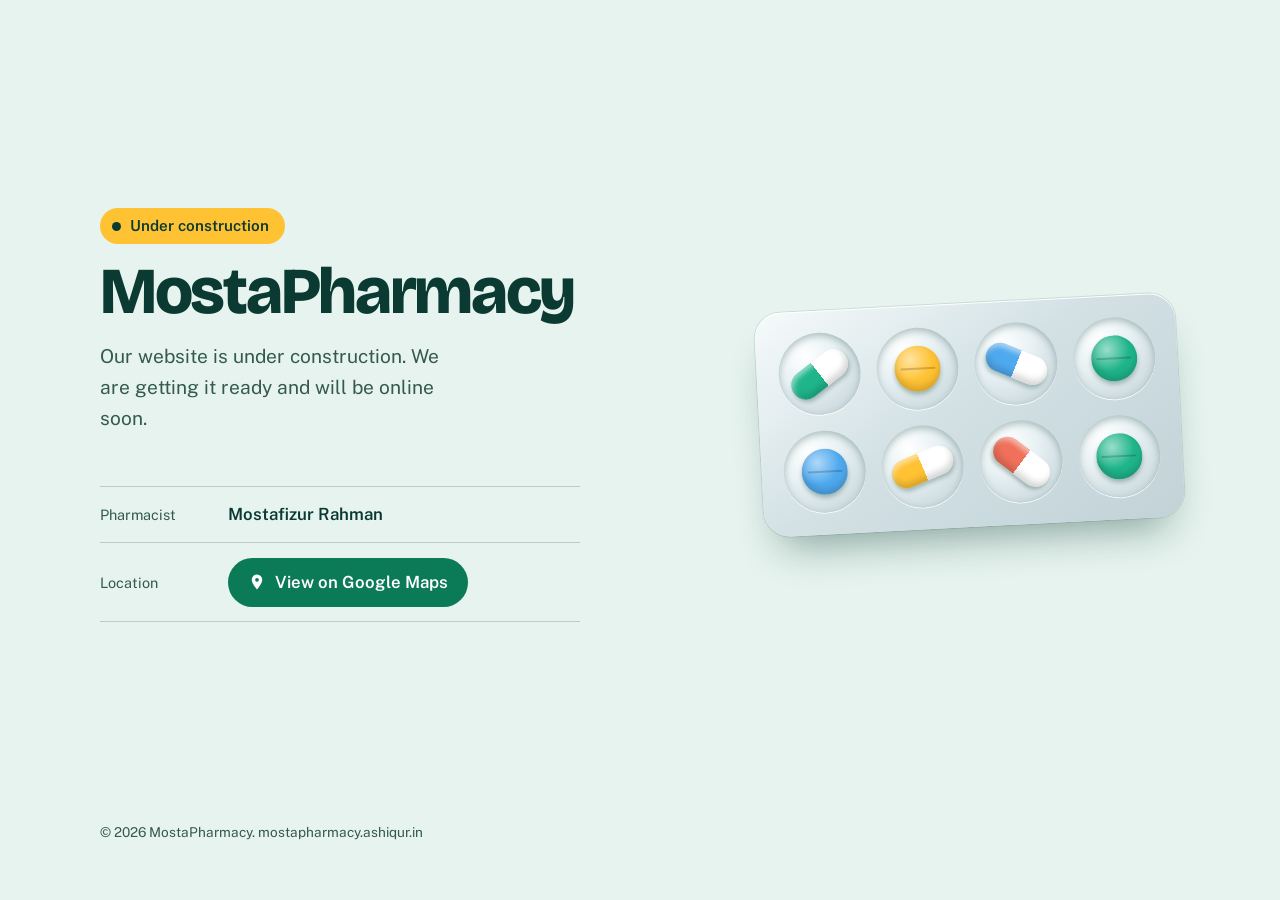
==== index.html @ b6d1ce4f "Add files via upload" ====
<!DOCTYPE html>
<html lang="en">
<head>
<meta charset="utf-8">
<meta name="viewport" content="width=device-width, initial-scale=1">

<!-- Primary SEO -->
<title>MostaPharmacy | Website Under Construction</title>
<meta name="description" content="MostaPharmacy, run by Pharmacist Mostafizur Rahman, is building its new website. Find the pharmacy on Google Maps and check back soon.">
<meta name="keywords" content="MostaPharmacy, pharmacy, medicine shop, pharmacist, Mostafizur Rahman">
<meta name="author" content="Mostafizur Rahman">
<meta name="robots" content="index, follow, max-image-preview:large">
<link rel="canonical" href="https://mostapharmacy.ashiqur.in/">
<meta name="theme-color" content="#E6F3EE">
<!-- Google Search Console: paste your verification tag below when you have it
<meta name="google-site-verification" content="YOUR_CODE">
-->

<!-- Favicon: place favicon.svg and favicon.png in the site root -->
<link rel="icon" type="image/svg+xml" href="/favicon.svg">
<link rel="icon" type="image/png" href="/favicon.png">
<link rel="apple-touch-icon" href="/favicon.png">

<!-- Open Graph (Facebook, WhatsApp, LinkedIn) -->
<meta property="og:type" content="website">
<meta property="og:site_name" content="MostaPharmacy">
<meta property="og:title" content="MostaPharmacy | Website Under Construction">
<meta property="og:description" content="MostaPharmacy, run by Pharmacist Mostafizur Rahman, is building its new website. Check back soon.">
<meta property="og:url" content="https://mostapharmacy.ashiqur.in/">
<meta property="og:image" content="https://mostapharmacy.ashiqur.in/favicon.png">
<meta property="og:image:alt" content="MostaPharmacy logo">

<!-- Twitter / X -->
<meta name="twitter:card" content="summary">
<meta name="twitter:title" content="MostaPharmacy | Website Under Construction">
<meta name="twitter:description" content="MostaPharmacy, run by Pharmacist Mostafizur Rahman, is building its new website. Check back soon.">
<meta name="twitter:image" content="https://mostapharmacy.ashiqur.in/favicon.png">

<!-- Structured data. When ready, add "address", "telephone" and "openingHours" to the Pharmacy object. -->
<script type="application/ld+json">
{
  "@context": "https://schema.org",
  "@graph": [
    {
      "@type": "WebSite",
      "@id": "https://mostapharmacy.ashiqur.in/#website",
      "url": "https://mostapharmacy.ashiqur.in/",
      "name": "MostaPharmacy",
      "inLanguage": "en",
      "publisher": { "@id": "https://mostapharmacy.ashiqur.in/#pharmacy" }
    },
    {
      "@type": "Pharmacy",
      "@id": "https://mostapharmacy.ashiqur.in/#pharmacy",
      "name": "MostaPharmacy",
      "url": "https://mostapharmacy.ashiqur.in/",
      "logo": "https://mostapharmacy.ashiqur.in/favicon.png",
      "image": "https://mostapharmacy.ashiqur.in/favicon.png",
      "description": "MostaPharmacy is a pharmacy run by Pharmacist Mostafizur Rahman. Its website is under construction.",
      "hasMap": "https://maps.app.goo.gl/R8ameXwf7JaMNvvA6",
      "employee": { "@type": "Person", "name": "Mostafizur Rahman", "jobTitle": "Pharmacist" }
    }
  ]
}
</script>

<link rel="preconnect" href="https://fonts.googleapis.com">
<link rel="preconnect" href="https://fonts.gstatic.com" crossorigin>
<link rel="stylesheet" href="https://fonts.googleapis.com/css2?family=Bricolage+Grotesque:opsz,wght@12..96,800&family=Public+Sans:wght@400;600&display=swap">

<style>
:root{--mint:#E6F3EE;--ink:#0B3A33;--muted:#34594F;--green:#0B7A57;--amber:#FFC233;--foil:#D3E1E5}
*{box-sizing:border-box;margin:0}
body{background:var(--mint);color:var(--ink);font:400 1.05rem/1.6 "Public Sans",system-ui,-apple-system,"Segoe UI",Roboto,sans-serif;overflow-x:hidden}

/* Pill shapes (used in the blister pack and in the background) */
.cap{width:78%;aspect-ratio:2.2;border-radius:99px;background:linear-gradient(90deg,var(--c) 50%,#fff 50%);rotate:var(--r,0deg);box-shadow:inset 0 -5px 6px rgba(0,0,0,.16),inset 0 4px 5px rgba(255,255,255,.5),0 3px 4px rgba(11,58,51,.3)}
.tab{position:relative;width:56%;aspect-ratio:1;border-radius:50%;background:radial-gradient(circle at 35% 30%,rgba(255,255,255,.55),transparent 50%),var(--c);box-shadow:inset 0 -5px 7px rgba(0,0,0,.16),0 3px 4px rgba(11,58,51,.3)}
.tab::after{content:"";position:absolute;left:12%;right:12%;top:calc(50% - 1px);height:2px;border-radius:2px;background:rgba(0,0,0,.18)}

/* Pills drifting up behind the page */
.float{position:fixed;inset:0;overflow:hidden;pointer-events:none}
.fp{position:absolute;bottom:-100px;left:var(--x);opacity:.5;animation:rise var(--d) linear infinite;animation-delay:var(--t)}
.fp.cap,.fp.tab{width:var(--s)}
@keyframes rise{to{transform:translateY(-125vh) rotate(360deg)}}

/* Layout */
.page{position:relative;min-height:100vh;min-height:100dvh;display:flex;flex-direction:column;padding:clamp(24px,5vw,56px)}
main{flex:1;width:100%;max-width:1080px;margin:0 auto;display:grid;align-content:center;gap:clamp(28px,5vw,52px) clamp(32px,7vw,96px);grid-template-areas:"head" "art" "info"}
.head{grid-area:head;container-type:inline-size}
.info{grid-area:info}
@media(min-width:880px){
  main{grid-template-columns:1.15fr .85fr;grid-template-areas:"head art" "info art"}
  .blister{align-self:center}
}

/* Text */
.status{display:inline-flex;align-items:center;gap:.6em;padding:.4em 1em .4em .8em;border-radius:99px;background:var(--amber);font-weight:600;font-size:.95rem}
.status::before{content:"";width:.6em;height:.6em;border-radius:50%;background:var(--ink)}
h1{font:800 clamp(2.2rem,10vw,4.4rem)/.9 "Bricolage Grotesque","Public Sans",system-ui,sans-serif;font-size:clamp(2.2rem,11.5cqw,5rem);letter-spacing:-.035em;margin:.28em 0 .3em}
.lead{max-width:30ch;font-size:1.2rem;color:var(--muted)}
dl{max-width:30rem;border-bottom:1px solid rgba(11,58,51,.2)}
dl div{display:grid;grid-template-columns:7rem 1fr;align-items:center;gap:1rem;padding:.9rem 0;border-top:1px solid rgba(11,58,51,.2)}
dt{font-size:.9rem;color:var(--muted)}
dd{font-weight:600}
.btn{display:inline-flex;align-items:center;gap:.5em;padding:.65em 1.2em;border-radius:99px;background:var(--green);color:#fff;font-weight:600;text-decoration:none;transition:background .2s}
.btn:hover{background:#09654A}
.btn:focus-visible{outline:3px solid var(--ink);outline-offset:3px}
footer{width:100%;max-width:1080px;margin:clamp(28px,5vw,48px) auto 0;font-size:.85rem;color:var(--muted)}

/* Blister pack: pills drop into the wells one by one */
.blister{grid-area:art;justify-self:center;width:min(100%,430px);padding:clamp(14px,3.5vw,22px);display:grid;grid-template-columns:repeat(4,1fr);gap:clamp(10px,2.6vw,16px);border-radius:26px;rotate:-3deg;background:linear-gradient(145deg,#F6FAFB,var(--foil) 45%,#C2D2D7);box-shadow:inset 0 1px 0 #fff,0 0 0 1px rgba(11,58,51,.12),0 26px 40px -18px rgba(11,58,51,.45)}
.w{aspect-ratio:1;border-radius:50%;overflow:hidden;display:grid;place-items:center;background:radial-gradient(circle at 34% 28%,#fff,#E8F1F3 38%,#BCCDD3);box-shadow:inset 0 3px 7px rgba(11,58,51,.28),0 1px 0 rgba(255,255,255,.9)}
.w .cap,.w .tab{animation:fill 10s infinite backwards;animation-delay:calc(var(--i) * .7s)}
@keyframes fill{
  0%{translate:0 -160%;scale:.5;opacity:0;animation-timing-function:cubic-bezier(.3,1.4,.5,1)}
  7%,90%{translate:0 0;scale:1;opacity:1}
  100%{translate:0 0;scale:.4;opacity:0}
}

@media(prefers-reduced-motion:reduce){
  .float{display:none}
  .w .cap,.w .tab{animation:none}
}
</style>
</head>
<body>

<!-- Background pills -->
<div class="float" aria-hidden="true">
  <span class="fp cap" style="--x:6%;--s:64px;--d:30s;--t:-4s;--c:#1FB58A"></span>
  <span class="fp tab" style="--x:18%;--s:34px;--d:24s;--t:-15s;--c:#FFC233"></span>
  <span class="fp cap" style="--x:33%;--s:46px;--d:36s;--t:-22s;--c:#4FA9EE"></span>
  <span class="fp tab" style="--x:52%;--s:52px;--d:28s;--t:-9s;--c:#F0705A"></span>
  <span class="fp cap" style="--x:68%;--s:58px;--d:32s;--t:-27s;--c:#FFC233"></span>
  <span class="fp tab" style="--x:82%;--s:40px;--d:26s;--t:-2s;--c:#1FB58A"></span>
  <span class="fp cap" style="--x:93%;--s:50px;--d:34s;--t:-18s;--c:#4FA9EE"></span>
</div>

<div class="page">
  <main>
    <header class="head">
      <p class="status">Under construction</p>
      <h1>MostaPharmacy</h1>
      <p class="lead">Our website is under construction. We are getting it ready and will be online soon.</p>
    </header>

    <div class="blister" role="img" aria-label="A blister pack being filled with capsules and tablets">
      <span class="w" style="--i:0;--c:#1FB58A;--r:-35deg"><span class="cap"></span></span>
      <span class="w" style="--i:1;--c:#FFC233"><span class="tab"></span></span>
      <span class="w" style="--i:2;--c:#4FA9EE;--r:25deg"><span class="cap"></span></span>
      <span class="w" style="--i:3;--c:#1FB58A"><span class="tab"></span></span>
      <span class="w" style="--i:4;--c:#4FA9EE"><span class="tab"></span></span>
      <span class="w" style="--i:5;--c:#FFC233;--r:-20deg"><span class="cap"></span></span>
      <span class="w" style="--i:6;--c:#F0705A;--r:40deg"><span class="cap"></span></span>
      <span class="w" style="--i:7;--c:#1FB58A"><span class="tab"></span></span>
    </div>

    <section class="info" aria-label="About the pharmacy">
      <dl>
        <div><dt>Pharmacist</dt><dd>Mostafizur Rahman</dd></div>
        <div>
          <dt>Location</dt>
          <dd>
            <a class="btn" href="https://maps.app.goo.gl/R8ameXwf7JaMNvvA6" target="_blank" rel="noopener">
              <svg width="18" height="18" viewBox="0 0 24 24" fill="currentColor" aria-hidden="true"><path d="M12 2a7 7 0 0 0-7 7c0 5.2 7 13 7 13s7-7.8 7-13a7 7 0 0 0-7-7zm0 9.5a2.5 2.5 0 1 1 0-5 2.5 2.5 0 0 1 0 5z"/></svg>
              View on Google Maps
            </a>
          </dd>
        </div>
      </dl>
    </section>
  </main>

  <footer>&copy; <span id="y">2026</span> MostaPharmacy. mostapharmacy.ashiqur.in</footer>
</div>

<script>document.getElementById("y").textContent=new Date().getFullYear();</script>
</body>
</html>
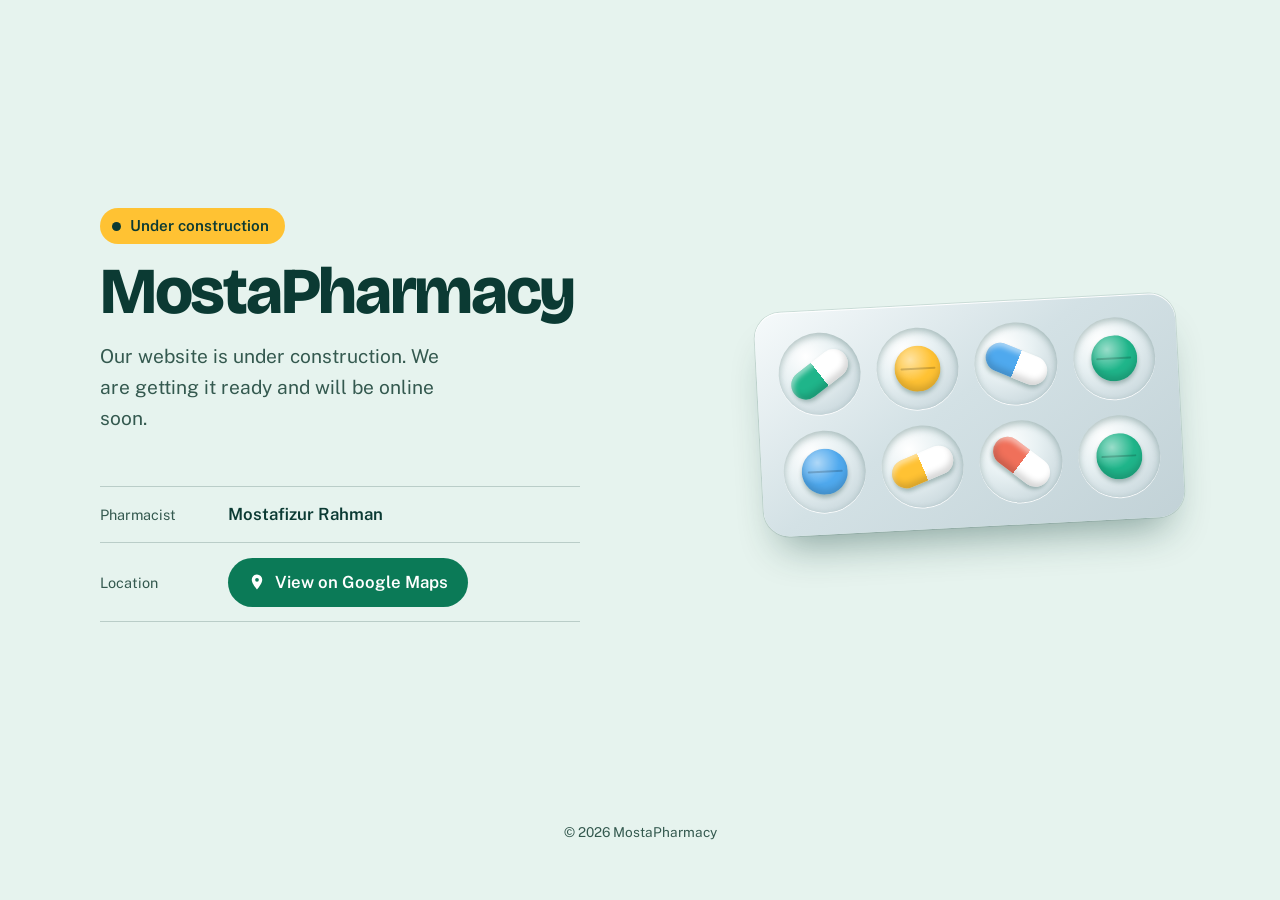
==== commit 0752df93: "Update footer content in index.html" ====
--- a/index.html
+++ b/index.html
@@ -106,7 +106,7 @@
 .btn{display:inline-flex;align-items:center;gap:.5em;padding:.65em 1.2em;border-radius:99px;background:var(--green);color:#fff;font-weight:600;text-decoration:none;transition:background .2s}
 .btn:hover{background:#09654A}
 .btn:focus-visible{outline:3px solid var(--ink);outline-offset:3px}
-footer{width:100%;max-width:1080px;margin:clamp(28px,5vw,48px) auto 0;font-size:.85rem;color:var(--muted)}
+footer{text-align:center;width:100%;max-width:1080px;margin:clamp(28px,5vw,48px) auto 0;font-size:.85rem;color:var(--muted)}
 
 /* Blister pack: pills drop into the wells one by one */
 .blister{grid-area:art;justify-self:center;width:min(100%,430px);padding:clamp(14px,3.5vw,22px);display:grid;grid-template-columns:repeat(4,1fr);gap:clamp(10px,2.6vw,16px);border-radius:26px;rotate:-3deg;background:linear-gradient(145deg,#F6FAFB,var(--foil) 45%,#C2D2D7);box-shadow:inset 0 1px 0 #fff,0 0 0 1px rgba(11,58,51,.12),0 26px 40px -18px rgba(11,58,51,.45)}
@@ -172,7 +172,7 @@
     </section>
   </main>
 
-  <footer>&copy; <span id="y">2026</span> MostaPharmacy. mostapharmacy.ashiqur.in</footer>
+  <footer>&copy; <span id="y">2026</span> MostaPharmacy</footer>
 </div>
 
 <script>document.getElementById("y").textContent=new Date().getFullYear();</script>
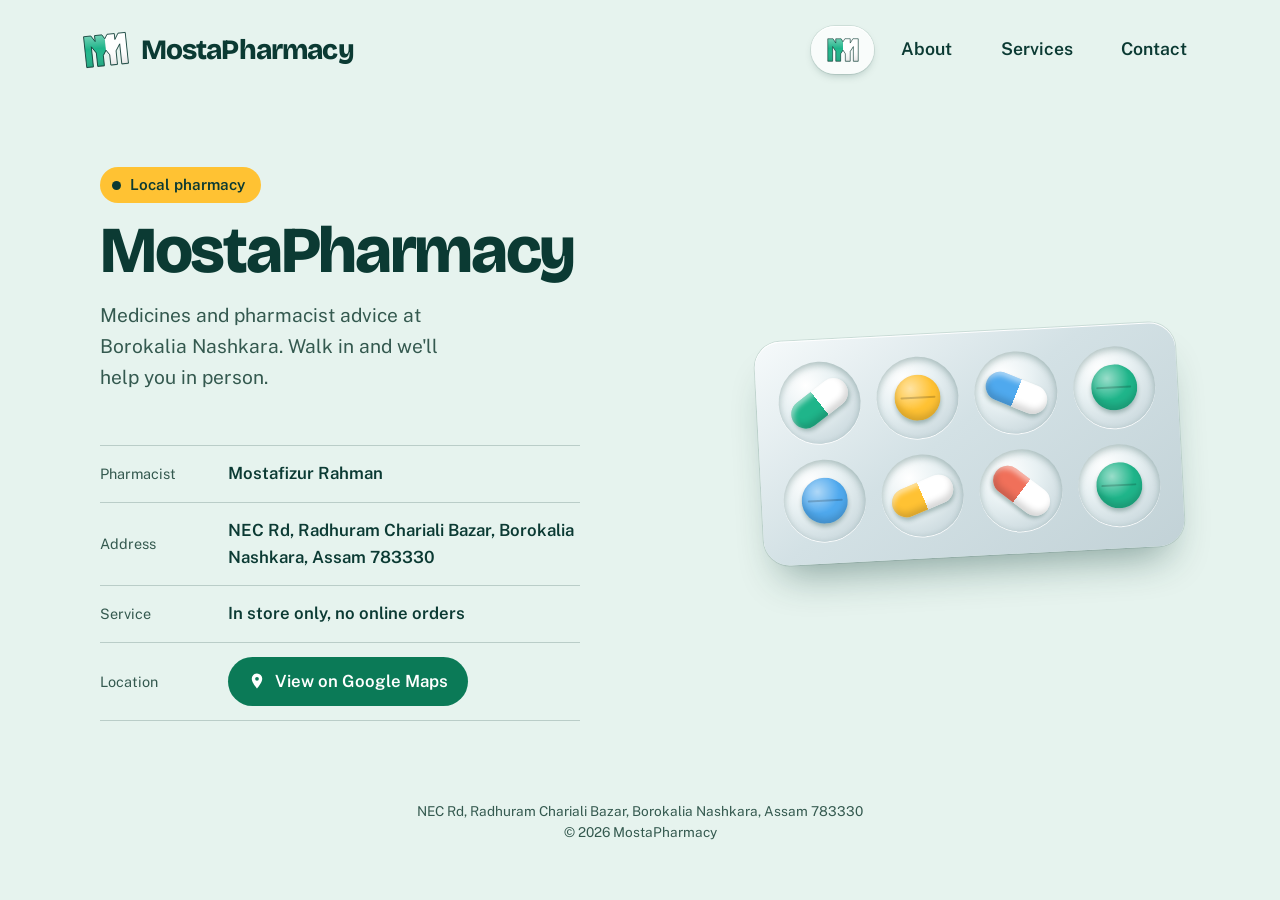
==== commit 692f4d67: "Full Update and Publishing New web" ====
--- a/index.html
+++ b/index.html
@@ -3,40 +3,27 @@
 <head>
 <meta charset="utf-8">
 <meta name="viewport" content="width=device-width, initial-scale=1">
-
-<!-- Primary SEO -->
-<title>MostaPharmacy | Website Under Construction</title>
-<meta name="description" content="MostaPharmacy, run by Pharmacist Mostafizur Rahman, is building its new website. Find the pharmacy on Google Maps and check back soon.">
-<meta name="keywords" content="MostaPharmacy, pharmacy, medicine shop, pharmacist, Mostafizur Rahman">
+<title>MostaPharmacy | Local pharmacy at Borokalia Nashkara, 783330</title>
+<meta name="description" content="MostaPharmacy is a local pharmacy at NEC Rd, Radhuram Chariali Bazar, Borokalia Nashkara, Assam 783330, run by Pharmacist Mostafizur Rahman. Visit us in store or find us on Google Maps.">
+<meta name="keywords" content="MostaPharmacy, pharmacy, medicine shop, pharmacist, Mostafizur Rahman, Borokalia Nashkara">
 <meta name="author" content="Mostafizur Rahman">
 <meta name="robots" content="index, follow, max-image-preview:large">
 <link rel="canonical" href="https://mostapharmacy.ashiqur.in/">
 <meta name="theme-color" content="#E6F3EE">
-<!-- Google Search Console: paste your verification tag below when you have it
-<meta name="google-site-verification" content="YOUR_CODE">
--->
-
-<!-- Favicon: place favicon.svg and favicon.png in the site root -->
 <link rel="icon" type="image/svg+xml" href="/favicon.svg">
-<link rel="icon" type="image/png" href="/favicon.png">
-<link rel="apple-touch-icon" href="/favicon.png">
-
-<!-- Open Graph (Facebook, WhatsApp, LinkedIn) -->
 <meta property="og:type" content="website">
 <meta property="og:site_name" content="MostaPharmacy">
-<meta property="og:title" content="MostaPharmacy | Website Under Construction">
-<meta property="og:description" content="MostaPharmacy, run by Pharmacist Mostafizur Rahman, is building its new website. Check back soon.">
+<meta property="og:title" content="MostaPharmacy | Local pharmacy at Borokalia Nashkara, 783330">
+<meta property="og:description" content="Local pharmacy run by Pharmacist Mostafizur Rahman. Visit us in store at NEC Rd, Radhuram Chariali Bazar, Borokalia Nashkara.">
 <meta property="og:url" content="https://mostapharmacy.ashiqur.in/">
-<meta property="og:image" content="https://mostapharmacy.ashiqur.in/favicon.png">
-<meta property="og:image:alt" content="MostaPharmacy logo">
-
-<!-- Twitter / X -->
-<meta name="twitter:card" content="summary">
-<meta name="twitter:title" content="MostaPharmacy | Website Under Construction">
-<meta name="twitter:description" content="MostaPharmacy, run by Pharmacist Mostafizur Rahman, is building its new website. Check back soon.">
-<meta name="twitter:image" content="https://mostapharmacy.ashiqur.in/favicon.png">
-
-<!-- Structured data. When ready, add "address", "telephone" and "openingHours" to the Pharmacy object. -->
+<meta property="og:image" content="https://mostapharmacy.ashiqur.in/assets/link-preview/home.png">
+<meta property="og:image:type" content="image/png">
+<meta property="og:image:width" content="1200">
+<meta property="og:image:height" content="630">
+<meta property="og:image:alt" content="MostaPharmacy, a local pharmacy at Borokalia Nashkara">
+<meta name="twitter:card" content="summary_large_image">
+<meta name="twitter:image" content="https://mostapharmacy.ashiqur.in/assets/link-preview/home.png">
+<meta name="twitter:image:alt" content="MostaPharmacy, a local pharmacy at Borokalia Nashkara">
 <script type="application/ld+json">
 {
   "@context": "https://schema.org",
@@ -54,95 +41,34 @@
       "@id": "https://mostapharmacy.ashiqur.in/#pharmacy",
       "name": "MostaPharmacy",
       "url": "https://mostapharmacy.ashiqur.in/",
-      "logo": "https://mostapharmacy.ashiqur.in/favicon.png",
-      "image": "https://mostapharmacy.ashiqur.in/favicon.png",
-      "description": "MostaPharmacy is a pharmacy run by Pharmacist Mostafizur Rahman. Its website is under construction.",
+      "logo": "https://mostapharmacy.ashiqur.in/favicon.svg",
+      "image": "https://mostapharmacy.ashiqur.in/favicon.svg",
+      "description": "MostaPharmacy is a local pharmacy run by Pharmacist Mostafizur Rahman. In-store service only.",
+      "address": { "@type": "PostalAddress", "streetAddress": "NEC Rd, Radhuram Chariali Bazar", "addressLocality": "Borokalia Nashkara", "addressRegion": "Assam", "postalCode": "783330", "addressCountry": "IN" },
       "hasMap": "https://maps.app.goo.gl/R8ameXwf7JaMNvvA6",
       "employee": { "@type": "Person", "name": "Mostafizur Rahman", "jobTitle": "Pharmacist" }
     }
   ]
 }
 </script>
-
+<script>document.documentElement.className="wait";setTimeout(function(){document.documentElement.className=""},3000)</script>
 <link rel="preconnect" href="https://fonts.googleapis.com">
 <link rel="preconnect" href="https://fonts.gstatic.com" crossorigin>
 <link rel="stylesheet" href="https://fonts.googleapis.com/css2?family=Bricolage+Grotesque:opsz,wght@12..96,800&family=Public+Sans:wght@400;600&display=swap">
-
-<style>
-:root{--mint:#E6F3EE;--ink:#0B3A33;--muted:#34594F;--green:#0B7A57;--amber:#FFC233;--foil:#D3E1E5}
-*{box-sizing:border-box;margin:0}
-body{background:var(--mint);color:var(--ink);font:400 1.05rem/1.6 "Public Sans",system-ui,-apple-system,"Segoe UI",Roboto,sans-serif;overflow-x:hidden}
-
-/* Pill shapes (used in the blister pack and in the background) */
-.cap{width:78%;aspect-ratio:2.2;border-radius:99px;background:linear-gradient(90deg,var(--c) 50%,#fff 50%);rotate:var(--r,0deg);box-shadow:inset 0 -5px 6px rgba(0,0,0,.16),inset 0 4px 5px rgba(255,255,255,.5),0 3px 4px rgba(11,58,51,.3)}
-.tab{position:relative;width:56%;aspect-ratio:1;border-radius:50%;background:radial-gradient(circle at 35% 30%,rgba(255,255,255,.55),transparent 50%),var(--c);box-shadow:inset 0 -5px 7px rgba(0,0,0,.16),0 3px 4px rgba(11,58,51,.3)}
-.tab::after{content:"";position:absolute;left:12%;right:12%;top:calc(50% - 1px);height:2px;border-radius:2px;background:rgba(0,0,0,.18)}
-
-/* Pills drifting up behind the page */
-.float{position:fixed;inset:0;overflow:hidden;pointer-events:none}
-.fp{position:absolute;bottom:-100px;left:var(--x);opacity:.5;animation:rise var(--d) linear infinite;animation-delay:var(--t)}
-.fp.cap,.fp.tab{width:var(--s)}
-@keyframes rise{to{transform:translateY(-125vh) rotate(360deg)}}
-
-/* Layout */
-.page{position:relative;min-height:100vh;min-height:100dvh;display:flex;flex-direction:column;padding:clamp(24px,5vw,56px)}
-main{flex:1;width:100%;max-width:1080px;margin:0 auto;display:grid;align-content:center;gap:clamp(28px,5vw,52px) clamp(32px,7vw,96px);grid-template-areas:"head" "art" "info"}
-.head{grid-area:head;container-type:inline-size}
-.info{grid-area:info}
-@media(min-width:880px){
-  main{grid-template-columns:1.15fr .85fr;grid-template-areas:"head art" "info art"}
-  .blister{align-self:center}
-}
-
-/* Text */
-.status{display:inline-flex;align-items:center;gap:.6em;padding:.4em 1em .4em .8em;border-radius:99px;background:var(--amber);font-weight:600;font-size:.95rem}
-.status::before{content:"";width:.6em;height:.6em;border-radius:50%;background:var(--ink)}
-h1{font:800 clamp(2.2rem,10vw,4.4rem)/.9 "Bricolage Grotesque","Public Sans",system-ui,sans-serif;font-size:clamp(2.2rem,11.5cqw,5rem);letter-spacing:-.035em;margin:.28em 0 .3em}
-.lead{max-width:30ch;font-size:1.2rem;color:var(--muted)}
-dl{max-width:30rem;border-bottom:1px solid rgba(11,58,51,.2)}
-dl div{display:grid;grid-template-columns:7rem 1fr;align-items:center;gap:1rem;padding:.9rem 0;border-top:1px solid rgba(11,58,51,.2)}
-dt{font-size:.9rem;color:var(--muted)}
-dd{font-weight:600}
-.btn{display:inline-flex;align-items:center;gap:.5em;padding:.65em 1.2em;border-radius:99px;background:var(--green);color:#fff;font-weight:600;text-decoration:none;transition:background .2s}
-.btn:hover{background:#09654A}
-.btn:focus-visible{outline:3px solid var(--ink);outline-offset:3px}
-footer{text-align:center;width:100%;max-width:1080px;margin:clamp(28px,5vw,48px) auto 0;font-size:.85rem;color:var(--muted)}
-
-/* Blister pack: pills drop into the wells one by one */
-.blister{grid-area:art;justify-self:center;width:min(100%,430px);padding:clamp(14px,3.5vw,22px);display:grid;grid-template-columns:repeat(4,1fr);gap:clamp(10px,2.6vw,16px);border-radius:26px;rotate:-3deg;background:linear-gradient(145deg,#F6FAFB,var(--foil) 45%,#C2D2D7);box-shadow:inset 0 1px 0 #fff,0 0 0 1px rgba(11,58,51,.12),0 26px 40px -18px rgba(11,58,51,.45)}
-.w{aspect-ratio:1;border-radius:50%;overflow:hidden;display:grid;place-items:center;background:radial-gradient(circle at 34% 28%,#fff,#E8F1F3 38%,#BCCDD3);box-shadow:inset 0 3px 7px rgba(11,58,51,.28),0 1px 0 rgba(255,255,255,.9)}
-.w .cap,.w .tab{animation:fill 10s infinite backwards;animation-delay:calc(var(--i) * .7s)}
-@keyframes fill{
-  0%{translate:0 -160%;scale:.5;opacity:0;animation-timing-function:cubic-bezier(.3,1.4,.5,1)}
-  7%,90%{translate:0 0;scale:1;opacity:1}
-  100%{translate:0 0;scale:.4;opacity:0}
-}
-
-@media(prefers-reduced-motion:reduce){
-  .float{display:none}
-  .w .cap,.w .tab{animation:none}
-}
-</style>
+<link rel="stylesheet" href="style.css">
 </head>
 <body>
 
-<!-- Background pills -->
-<div class="float" aria-hidden="true">
-  <span class="fp cap" style="--x:6%;--s:64px;--d:30s;--t:-4s;--c:#1FB58A"></span>
-  <span class="fp tab" style="--x:18%;--s:34px;--d:24s;--t:-15s;--c:#FFC233"></span>
-  <span class="fp cap" style="--x:33%;--s:46px;--d:36s;--t:-22s;--c:#4FA9EE"></span>
-  <span class="fp tab" style="--x:52%;--s:52px;--d:28s;--t:-9s;--c:#F0705A"></span>
-  <span class="fp cap" style="--x:68%;--s:58px;--d:32s;--t:-27s;--c:#FFC233"></span>
-  <span class="fp tab" style="--x:82%;--s:40px;--d:26s;--t:-2s;--c:#1FB58A"></span>
-  <span class="fp cap" style="--x:93%;--s:50px;--d:34s;--t:-18s;--c:#4FA9EE"></span>
-</div>
-
 <div class="page">
+  <header class="top">
+    <a class="brand" href="index.html"><svg class="logo" viewBox="181 187 853 853" width="34" height="34" aria-hidden="true"><defs><path id="lm" d="M201 313H343L415 428.5V313H557L607.5 394L658 313H800V428.5L872 313H1014V913H884V522L800 650V913H670V713L607.5 617L545 713V913H415V650L331 522V913H201Z"/><clipPath id="lc"><use href="#lm"/></clipPath><linearGradient id="lg" x1="0" y1="0" x2="0" y2="1"><stop offset="0" stop-color="#fff" stop-opacity=".55"/><stop offset=".45" stop-color="#fff" stop-opacity="0"/><stop offset="1" stop-color="#000" stop-opacity=".2"/></linearGradient></defs><use href="#lm" y="14" fill="#0B3A33" opacity=".3"/><g clip-path="url(#lc)"><rect x="181" y="187" width="426.5" height="853" fill="#1FB58A"/><rect x="607.5" y="187" width="426.5" height="853" fill="#fff"/><rect x="181" y="187" width="853" height="853" fill="url(#lg)"/></g><use href="#lm" fill="none" stroke="#0B3A33" stroke-width="16" stroke-linejoin="round"/></svg>MostaPharmacy</a>
+    <nav aria-label="Main"><a class="nav-home" href="index.html" aria-current="page" aria-label="Home"><svg class="hm" xmlns="http://www.w3.org/2000/svg" viewBox="181 187 853 853" width="26" height="26" aria-hidden="true" focusable="false"><defs><clipPath id="hc"><path d="M201 313H343L415 428.5V313H557L607.5 394L658 313H800V428.5L872 313H1014V913H884V522L800 650V913H670V713L607.5 617L545 713V913H415V650L331 522V913H201Z"/></clipPath><linearGradient id="hg" x1="0" y1="0" x2="0" y2="1"><stop offset="0" stop-color="#fff" stop-opacity=".55"/><stop offset=".45" stop-color="#fff" stop-opacity="0"/><stop offset="1" stop-color="#000" stop-opacity=".2"/></linearGradient></defs><path d="M201 313H343L415 428.5V313H557L607.5 394L658 313H800V428.5L872 313H1014V913H884V522L800 650V913H670V713L607.5 617L545 713V913H415V650L331 522V913H201Z" transform="translate(0 14)" fill="#0B3A33" opacity=".3"/><g clip-path="url(#hc)"><rect x="181" y="187" width="426.5" height="853" fill="#1FB58A"/><rect x="607.5" y="187" width="426.5" height="853" fill="#fff"/><rect x="181" y="187" width="853" height="853" fill="url(#hg)"/></g><path d="M201 313H343L415 428.5V313H557L607.5 394L658 313H800V428.5L872 313H1014V913H884V522L800 650V913H670V713L607.5 617L545 713V913H415V650L331 522V913H201Z" fill="none" stroke="#0B3A33" stroke-width="16" stroke-linejoin="round"/></svg></a><a href="about/index.html">About</a><a href="services/index.html">Services</a><a href="contact/index.html">Contact</a></nav>
+  </header>
   <main>
     <header class="head">
-      <p class="status">Under construction</p>
+      <p class="status">Local pharmacy</p>
       <h1>MostaPharmacy</h1>
-      <p class="lead">Our website is under construction. We are getting it ready and will be online soon.</p>
+      <p class="lead">Medicines and pharmacist advice at Borokalia Nashkara. Walk in and we'll help you in person.</p>
     </header>
 
     <div class="blister" role="img" aria-label="A blister pack being filled with capsules and tablets">
@@ -159,6 +85,8 @@
     <section class="info" aria-label="About the pharmacy">
       <dl>
         <div><dt>Pharmacist</dt><dd>Mostafizur Rahman</dd></div>
+        <div><dt>Address</dt><dd>NEC Rd, Radhuram Chariali Bazar, Borokalia Nashkara, Assam 783330</dd></div>
+        <div><dt>Service</dt><dd>In store only, no online orders</dd></div>
         <div>
           <dt>Location</dt>
           <dd>
@@ -172,9 +100,8 @@
     </section>
   </main>
 
-  <footer>&copy; <span id="y">2026</span> MostaPharmacy</footer>
+  <footer>NEC Rd, Radhuram Chariali Bazar, Borokalia Nashkara, Assam 783330<br>&copy; <span id="y">2026</span> MostaPharmacy</footer>
 </div>
-
-<script>document.getElementById("y").textContent=new Date().getFullYear();</script>
+<script src="site.js"></script>
 </body>
 </html>
--- a/style.css
+++ b/style.css
@@ -0,0 +1,248 @@
+:root{--mint:#E6F3EE;--ink:#0B3A33;--muted:#34594F;--green:#0B7A57;--amber:#FFC233;--foil:#D3E1E5}
+*{box-sizing:border-box;margin:0}
+body{background:var(--mint);color:var(--ink);font:400 1.05rem/1.6 "Public Sans",system-ui,-apple-system,"Segoe UI",Roboto,sans-serif;overflow-x:hidden}
+
+/* Pill shapes (used in the blister pack and in the background) */
+.cap{width:78%;aspect-ratio:2.2;border-radius:99px;background:linear-gradient(90deg,var(--c) 50%,#fff 50%);rotate:var(--r,0deg);box-shadow:inset 0 -5px 6px rgba(0,0,0,.16),inset 0 4px 5px rgba(255,255,255,.5),0 3px 4px rgba(11,58,51,.3)}
+.tab{position:relative;width:56%;aspect-ratio:1;border-radius:50%;background:radial-gradient(circle at 35% 30%,rgba(255,255,255,.55),transparent 50%),var(--c);box-shadow:inset 0 -5px 7px rgba(0,0,0,.16),0 3px 4px rgba(11,58,51,.3)}
+.tab::after{content:"";position:absolute;left:12%;right:12%;top:calc(50% - 1px);height:2px;border-radius:2px;background:rgba(0,0,0,.18)}
+
+/* Pills drifting up behind the page */
+.float{position:fixed;inset:0;overflow:hidden;pointer-events:none}
+.fp{position:absolute;bottom:-100px;left:var(--x);width:var(--s);opacity:.5}
+.fp i{display:block;width:100%}
+.fp .cap,.fp .tab,.fp .mk{opacity:0}
+.fp .mk img{display:block;width:100%;height:auto}
+.fp svg{position:absolute;inset:0;width:100%;height:100%;overflow:visible}
+.fp .ln{fill:none;stroke:var(--c);stroke-width:1.4;stroke-dasharray:1;stroke-dashoffset:1}
+.on .fp{animation:rise var(--d) linear var(--t) infinite}
+.on .ln{animation:draw 1.6s ease-in-out var(--g) forwards,fade .6s ease calc(var(--g) + 1.7s) forwards}
+.on .fp .cap,.on .fp .tab,.on .fp .mk{animation:inkin .8s ease calc(var(--g) + 1.3s) forwards}
+@keyframes draw{to{stroke-dashoffset:0}}
+@keyframes inkin{to{opacity:1}}
+@keyframes fade{to{opacity:0}}
+@keyframes rise{to{transform:translateY(-125vh) rotate(360deg)}}
+
+/* Layout */
+.page{position:relative;min-height:100vh;min-height:100dvh;display:flex;flex-direction:column;padding:var(--hh,150px) clamp(16px,5vw,56px) clamp(24px,5vw,56px)}
+main{flex:1;width:100%;max-width:1080px;margin:0 auto;display:grid;align-content:center;gap:clamp(28px,5vw,52px) clamp(32px,7vw,96px);grid-template-areas:"head" "art" "info"}
+.head{grid-area:head;container-type:inline-size}
+.info{grid-area:info}
+@media(min-width:880px){
+  main{grid-template-columns:1.15fr .85fr;grid-template-areas:"head art" "info art"}
+  .blister{align-self:center}
+}
+
+/* Text */
+.status{display:inline-flex;align-items:center;gap:.6em;padding:.4em 1em .4em .8em;border-radius:99px;background:var(--amber);font-weight:600;font-size:.95rem}
+.status::before{content:"";width:.6em;height:.6em;border-radius:50%;background:var(--ink)}
+h1{font:800 clamp(2.2rem,10vw,4.4rem)/.9 "Bricolage Grotesque","Public Sans",system-ui,sans-serif;font-size:clamp(2.2rem,11.5cqw,5rem);letter-spacing:-.035em;margin:.28em 0 .3em}
+.lead{max-width:30ch;font-size:1.2rem;color:var(--muted)}
+dl{max-width:30rem;border-bottom:1px solid rgba(11,58,51,.2)}
+dl div{display:grid;grid-template-columns:7rem 1fr;align-items:center;gap:1rem;padding:.9rem 0;border-top:1px solid rgba(11,58,51,.2)}
+dt{font-size:.9rem;color:var(--muted)}
+dd{font-weight:600}
+.btn{display:inline-flex;align-items:center;gap:.5em;padding:.65em 1.2em;border-radius:99px;background:var(--green);color:#fff;font-weight:600;text-decoration:none;transition:background .2s}
+.btn:hover{background:#09654A}
+.btn:focus-visible{outline:3px solid var(--ink);outline-offset:3px}
+footer{text-align:center;width:100%;max-width:1080px;margin:clamp(28px,5vw,48px) auto 0;font-size:.85rem;color:var(--muted)}
+
+/* Blister pack: pills drop into the wells one by one */
+.blister{grid-area:art;justify-self:center;width:min(100%,430px);padding:clamp(14px,3.5vw,22px);display:grid;grid-template-columns:repeat(4,1fr);gap:clamp(10px,2.6vw,16px);border-radius:26px;rotate:-3deg;background:linear-gradient(145deg,#F6FAFB,var(--foil) 45%,#C2D2D7);box-shadow:inset 0 1px 0 #fff,0 0 0 1px rgba(11,58,51,.12),0 26px 40px -18px rgba(11,58,51,.45)}
+.w{aspect-ratio:1;border-radius:50%;overflow:hidden;display:grid;place-items:center;background:radial-gradient(circle at 34% 28%,#fff,#E8F1F3 38%,#BCCDD3);box-shadow:inset 0 3px 7px rgba(11,58,51,.28),0 1px 0 rgba(255,255,255,.9)}
+.w .cap,.w .tab{animation:fill 10s infinite backwards;animation-delay:calc(var(--i) * .7s)}
+@keyframes fill{
+  0%{translate:0 -160%;scale:.5;opacity:0;animation-timing-function:cubic-bezier(.3,1.4,.5,1)}
+  7%,90%{translate:0 0;scale:1;opacity:1}
+  100%{translate:0 0;scale:.4;opacity:0}
+}
+
+/* Site header and inner pages */
+.top{position:fixed;top:max(12px,env(safe-area-inset-top));left:0;right:0;z-index:50;isolation:isolate;display:flex;flex-direction:column;align-items:center;justify-content:center;gap:6px;width:min(1080px,calc(100% - 2*clamp(16px,5vw,56px)));margin:0 auto;padding:10px 12px;border-radius:28px;text-align:center}
+nav{justify-content:center}
+/* Glass layer */
+.top::before,.top::after{content:"";position:absolute;inset:0;z-index:-1;border-radius:inherit;pointer-events:none;transition:opacity .35s ease}
+.top::before{background:linear-gradient(135deg,rgba(255,255,255,.55),rgba(255,255,255,.18) 45%,rgba(255,255,255,.32));
+  -webkit-backdrop-filter:blur(18px) saturate(185%) brightness(1.04);backdrop-filter:blur(18px) saturate(185%) brightness(1.04);
+  border:1px solid rgba(255,255,255,.55);
+  box-shadow:inset 0 1.5px 0 rgba(255,255,255,.95),inset 0 -1.5px 1px rgba(255,255,255,.35),inset 1.5px 0 1px rgba(255,255,255,.45),inset -1.5px 0 1px rgba(255,255,255,.2),inset 0 0 22px rgba(255,255,255,.28),0 1px 2px rgba(11,58,51,.08),0 14px 34px -10px rgba(11,58,51,.32),0 30px 50px -28px rgba(11,58,51,.3)}
+/* Specular sheen */
+.top::after{background:radial-gradient(120% 90% at 12% -20%,rgba(255,255,255,.75),transparent 55%),linear-gradient(180deg,rgba(255,255,255,.28),transparent 40%,rgba(255,255,255,.12))}
+@supports not ((backdrop-filter:blur(1px)) or (-webkit-backdrop-filter:blur(1px))){.top::before{background:rgba(240,248,245,.92)}}
+@media(prefers-reduced-transparency:reduce){.top::before{-webkit-backdrop-filter:none;backdrop-filter:none;background:rgba(240,248,245,.95)}}
+/* Desktop: one row, glass only after scrolling */
+@media(min-width:721px){
+  .top{flex-direction:row;flex-wrap:wrap;justify-content:space-between;text-align:left;gap:8px 20px;padding:10px 12px 10px 20px;border-radius:32px}
+  nav{justify-content:flex-end}
+  .top::before,.top::after{opacity:0}
+  .scrolled .top::before,.scrolled .top::after{opacity:1}
+  /* Larger header on desktop */
+  .top{width:min(1200px,calc(100% - 2*clamp(16px,5vw,56px)));padding:14px 16px 14px 28px;border-radius:40px;gap:10px 28px}
+  .top .brand{font-size:1.75rem}
+  .top .logo{width:44px;height:44px}
+  .top nav{gap:6px}
+  .top nav a{font-size:1.1rem;padding:.5em 1.2em}
+  .top .nav-home{padding:.45em .9em}
+  .top .nav-home .hm{width:32px;height:32px}
+}
+.brand{font:800 1.4rem/1 "Bricolage Grotesque","Public Sans",system-ui,sans-serif;letter-spacing:-.03em;color:var(--ink);text-decoration:none}
+nav{display:flex;flex-wrap:wrap;gap:4px}
+nav a{padding:.45em 1em;border-radius:99px;color:var(--ink);font-weight:600;font-size:.95rem;text-decoration:none;transition:background .2s}
+nav a:hover{background:rgba(255,255,255,.5);box-shadow:inset 0 1px 0 rgba(255,255,255,.8)}
+nav a[aria-current]{background:rgba(11,58,51,.88);color:#fff;box-shadow:inset 0 1px 0 rgba(255,255,255,.28),0 4px 10px -4px rgba(11,58,51,.5)}
+.nav-home{display:inline-flex;align-items:center;justify-content:center;padding:.4em .75em}
+.nav-home .hm{display:block}
+nav a.nav-home[aria-current]{background:rgba(255,255,255,.75);color:var(--ink);box-shadow:inset 0 1px 0 #fff,0 0 0 1px rgba(11,58,51,.1),0 4px 10px -4px rgba(11,58,51,.35)}
+nav a:focus-visible,.brand:focus-visible{outline:3px solid var(--ink);outline-offset:3px}
+main.doc{display:flex;flex-direction:column;align-content:normal;gap:clamp(28px,5vw,48px)}
+.txt{max-width:60ch;margin-bottom:1.2rem}
+.cards{display:grid;gap:16px;grid-template-columns:repeat(auto-fit,minmax(240px,1fr))}
+.card{padding:clamp(18px,3.5vw,26px);border-radius:26px;background:linear-gradient(145deg,#F6FAFB,var(--foil) 45%,#C2D2D7);box-shadow:inset 0 1px 0 #fff,0 0 0 1px rgba(11,58,51,.12),0 22px 34px -22px rgba(11,58,51,.45)}
+.card h2{font:800 1.35rem/1.1 "Bricolage Grotesque","Public Sans",system-ui,sans-serif;letter-spacing:-.02em;margin:.9em 0 .4em}
+.card p{color:var(--muted)}
+.ico{width:56px}
+.ico .cap,.ico .tab{animation:none}
+.map{display:block;width:100%;height:340px;border:0;border-radius:0 26px 26px 26px;box-shadow:0 0 0 1px rgba(11,58,51,.12),0 22px 34px -22px rgba(11,58,51,.45)}
+.mapwrap{position:relative;margin-top:22px}
+.mapbadge{position:absolute;left:0;top:0;z-index:2;width:108px;aspect-ratio:833/640;height:auto;translate:-50% -50%;rotate:-6deg;overflow:visible;pointer-events:none;filter:drop-shadow(0 6px 8px rgba(11,58,51,.3))}
+.mapbadge.pre .mline{stroke-dasharray:1;stroke-dashoffset:1}
+.mapbadge.pre .mfill{opacity:0}
+.mapbadge.go .mline{stroke-dasharray:1;stroke-dashoffset:1;animation:mdraw 5s ease-in-out infinite}
+.mapbadge.go .mfill{opacity:0;animation:mink 5s ease-in-out infinite}
+@keyframes mdraw{0%{stroke-dashoffset:1}24%,72%{stroke-dashoffset:0}96%,100%{stroke-dashoffset:1}}
+@keyframes mink{0%,20%{opacity:0}32%,64%{opacity:1}76%,100%{opacity:0}}
+@media(max-width:520px){.mapbadge{width:72px;translate:-18% -50%}}
+.fine{font-size:.9rem;color:var(--muted);max-width:60ch}
+
+@media(max-width:520px){nav a{padding:.4em .8em;font-size:.9rem}}
+@media(prefers-reduced-motion:reduce){
+  .mapbadge.pre .mline{stroke-dasharray:none;stroke-dashoffset:0}
+  .mapbadge.pre .mfill{opacity:1}
+  .mapbadge.go .mline,.mapbadge.go .mfill{animation:none}
+  .float{display:none}
+  .w .cap,.w .tab{animation:none}
+}
+
+/* Wait for fonts before showing the page */
+body{transition:opacity .5s ease}
+.wait body{opacity:0}
+.wait .w .cap,.wait .w .tab{animation-play-state:paused}
+
+/* Logo mark in the header */
+.brand{display:inline-flex;align-items:center;gap:.45em}
+.logo{display:block;rotate:-6deg}
+
+/* Social card on the Contact page */
+.social{width:min(100%,400px);justify-self:center;margin-inline:auto;rotate:-2deg;text-align:center}
+.social h2{margin-top:0}
+.soc-row{display:grid;grid-template-columns:repeat(4,1fr);gap:clamp(8px,2vw,14px);margin-top:1.1rem}
+.soc{--b:var(--ink);display:grid;justify-items:center;gap:.5rem;color:var(--ink);text-decoration:none;font-size:.78rem;font-weight:600}
+.soc.yt{--b:#FF0000}.soc.x{--b:#000}.soc.fb{--b:#1877F2}.soc.ig{--b:#E4405F}
+.si{display:grid;place-items:center;width:100%;max-width:62px;aspect-ratio:1;border-radius:50%;background:radial-gradient(circle at 34% 28%,#fff,#E8F1F3 38%,#BCCDD3);box-shadow:inset 0 3px 7px rgba(11,58,51,.22),0 1px 0 rgba(255,255,255,.8),0 6px 10px -6px rgba(11,58,51,.5);transition:transform .2s,background .2s,color .2s,box-shadow .2s}
+.si svg{width:46%;height:46%}
+.soc:hover .si,.soc:focus-visible .si{transform:translateY(-3px);background:var(--b);color:#fff;box-shadow:0 10px 16px -8px var(--b)}
+.soc:focus-visible{outline:3px solid var(--ink);outline-offset:4px;border-radius:14px}
+@media(min-width:880px){
+  main.contact{display:grid;grid-template-columns:1.15fr .85fr;grid-template-areas:"head art" "info art" "map map";align-content:start}
+  main.contact .head{grid-area:head}
+  main.contact>section{grid-area:info}
+  main.contact .social{grid-area:art;align-self:center}
+  main.contact .mapwrap{grid-area:map}
+}
+@media(prefers-reduced-motion:reduce){.si{transition:none}}
+
+/* About page services list */
+.svc-h{font:800 1.5rem/1.1 "Bricolage Grotesque","Public Sans",system-ui,sans-serif;letter-spacing:-.02em;margin:0 0 .8rem}
+.svc{list-style:none;padding:0;margin:0 0 1.4rem;max-width:60ch;display:grid;gap:.4rem}
+.svc li{position:relative;padding-left:1.7rem;font-weight:600}
+.svc li::before{content:"";position:absolute;left:0;top:.5em;width:.9em;height:.9em;border-radius:50%;background:radial-gradient(circle at 35% 30%,rgba(255,255,255,.55),transparent 50%),#1FB58A;box-shadow:inset 0 -2px 3px rgba(0,0,0,.16),0 1px 2px rgba(11,58,51,.3)}
+.svc li span{display:block;font-weight:400;color:var(--muted);font-size:.98rem}
+.txt+.fine,.fine+dl{margin-top:0}
+section>.fine{margin-bottom:1.4rem}
+
+/* About page showcase: logo, name, call and visit scenes, 5s each */
+.stage{position:relative;width:min(100%,420px);margin-inline:auto;padding:20px 0;display:grid;gap:8px;background:none;box-shadow:none;border:2px solid rgba(11,58,51,.4);border-radius:26px}
+.scene{display:grid;justify-items:center;gap:14px;padding:14px;text-align:center}
+.s-logo .lg svg{display:block;width:120px;height:120px;rotate:-6deg;overflow:visible;filter:drop-shadow(0 8px 10px rgba(11,58,51,.3))}
+.nm{display:flex;white-space:nowrap;font:800 clamp(1.8rem,8.5vw,2.5rem)/1 "Bricolage Grotesque","Public Sans",system-ui,sans-serif;letter-spacing:-.03em;color:var(--ink)}
+.nm .m{color:var(--green)}
+.ch{display:inline-block}
+.bar{display:block;height:6px;width:150px;border-radius:99px;background:linear-gradient(90deg,#1FB58A,#FFC233,#4FA9EE,#F0705A)}
+.cta{display:grid;justify-items:center;gap:.5rem;color:var(--ink);text-decoration:none}
+.cta:focus-visible{outline:3px solid var(--ink);outline-offset:6px;border-radius:18px}
+.cta .l{font:800 1.8rem/1 "Bricolage Grotesque","Public Sans",system-ui,sans-serif;letter-spacing:-.02em}
+.cta .n{font-weight:700;font-size:1.25rem;letter-spacing:.02em}
+.cta:hover .n{text-decoration:underline}
+.ic{position:relative;display:grid;place-items:center;width:84px;height:84px;border-radius:50%;color:#fff;background:radial-gradient(circle at 35% 28%,#2AD0A0,#0B7A57);box-shadow:inset 0 -5px 8px rgba(0,0,0,.18),inset 0 3px 5px rgba(255,255,255,.4),0 10px 16px -8px rgba(11,58,51,.55)}
+.ic{margin-bottom:12px}
+.ic svg{width:42%;height:42%}
+.ic::before,.ic::after{content:"";position:absolute;inset:0;border-radius:50%;border:2px solid #1FB58A;opacity:0}
+.pw{position:relative;display:grid;justify-items:center;width:90px;height:100px}
+.pin{display:block;width:70px;height:70px}
+.pin svg{display:block;width:100%;height:100%;filter:drop-shadow(0 4px 4px rgba(11,58,51,.25))}
+.sh{position:relative;width:44px;height:11px;border-radius:50%;background:rgba(11,58,51,.25);margin-top:6px}
+.sh::after{content:"";position:absolute;inset:-5px -14px;border:2px solid #F0705A;border-radius:50%;opacity:0}
+.cta .go{display:inline-flex;align-items:center;gap:.5em;padding:.55em 1.1em;border-radius:99px;background:var(--green);color:#fff;font-weight:600;font-size:.95rem;transition:background .2s}
+.cta:hover .go{background:var(--ink)}
+.dots{display:none}
+
+/* Animated mode (script adds .live) */
+.stage.live{height:300px;padding:0;display:block}
+.stage.live .scene{position:absolute;inset:0;align-content:center;visibility:hidden;opacity:0}
+.stage.live .scene.on{visibility:visible;animation:sc 5s linear both}
+@keyframes sc{0%{opacity:0;transform:translateY(10px) scale(.97)}7%,95%{opacity:1;transform:none}100%{opacity:0;transform:translateY(-6px) scale(1.02)}}
+.stage.live .s-logo .lg svg{width:170px;height:170px}
+.stage.live .s-logo.on .mline{stroke-dasharray:1;stroke-dashoffset:1;animation:mdraw 5s ease-in-out both}
+.stage.live .s-logo.on .mfill{opacity:0;animation:mink 5s ease-in-out both}
+.stage.live .ch{opacity:0}
+.stage.live .bar{width:0}
+.stage.live .s-name.on .ch{animation:chin .6s cubic-bezier(.2,.9,.3,1.3) both;animation-delay:calc(var(--i)*.07s + .2s)}
+.stage.live .s-name.on .bar{animation:barw .9s ease 1.3s both}
+@keyframes chin{0%{opacity:0;transform:translateY(.6em) rotate(8deg) scale(.8)}100%{opacity:1;transform:none}}
+@keyframes barw{from{width:0}to{width:150px}}
+.stage.live .s-call.on .ic{animation:pop .6s cubic-bezier(.2,1.4,.4,1) both}
+.stage.live .s-call.on .ic svg{animation:ring 1.6s ease-in-out .6s infinite}
+.stage.live .s-call.on .ic::before{animation:ripple 1.6s ease-out .6s infinite}
+.stage.live .s-call.on .ic::after{animation:ripple 1.6s ease-out 1.4s infinite}
+.stage.live .s-call.on .l{animation:up .5s ease .35s both}
+.stage.live .s-call.on .n{animation:up .5s ease .55s both}
+.stage.live .s-visit.on .pin{animation:drop .9s cubic-bezier(.3,1.5,.5,1) .1s both,bob 1.6s ease-in-out 1.1s infinite}
+.stage.live .s-visit.on .sh{animation:shd 1.6s ease-in-out 1.1s infinite}
+.stage.live .s-visit.on .sh::after{animation:ripple 1.6s ease-out .9s infinite}
+.stage.live .s-visit.on .l{animation:up .5s ease .45s both}
+.stage.live .s-visit.on .go{animation:up .5s ease .7s both}
+@keyframes pop{0%{transform:scale(0)}100%{transform:scale(1)}}
+@keyframes ring{0%,50%,100%{rotate:0deg}5%,15%,25%,35%{rotate:-16deg}10%,20%,30%,40%{rotate:16deg}}
+@keyframes ripple{0%{transform:scale(1);opacity:.7}100%{transform:scale(1.9);opacity:0}}
+@keyframes up{from{opacity:0;transform:translateY(14px)}to{opacity:1;transform:none}}
+@keyframes drop{0%{transform:translateY(-90px);opacity:0}50%{opacity:1}100%{transform:none;opacity:1}}
+@keyframes bob{0%,100%{translate:0 0}50%{translate:0 -8px}}
+@keyframes shd{0%,100%{transform:scale(1);opacity:1}50%{transform:scale(.7);opacity:.6}}
+.stage.live .dots{display:flex;position:absolute;left:0;right:0;bottom:16px;justify-content:center;gap:8px;z-index:2;pointer-events:none}
+.dots i{position:relative;width:26px;height:5px;border-radius:99px;background:rgba(11,58,51,.16);overflow:hidden}
+.dots i::after{content:"";position:absolute;inset:0;background:var(--green);transform-origin:left;transform:scaleX(0)}
+.dots i.on::after{animation:fillbar 5s linear both}
+@keyframes fillbar{to{transform:scaleX(1)}}
+/* Slide arrows: appear on hover or focus, hidden until the script is running */
+.nv{display:none}
+.stage.live .nv{display:grid;place-items:center;position:absolute;top:50%;z-index:3;width:40px;height:40px;padding:0;margin-top:-20px;border:0;border-radius:50%;cursor:pointer;color:var(--ink);background:radial-gradient(circle at 34% 28%,#fff,#E8F1F3 38%,#BCCDD3);box-shadow:inset 0 2px 4px rgba(11,58,51,.18),0 1px 0 rgba(255,255,255,.9),0 6px 12px -6px rgba(11,58,51,.55);opacity:0;pointer-events:none;transition:opacity .25s ease,transform .25s ease,background .2s,color .2s}
+.nv svg{width:20px;height:20px}
+.nv.prev{left:10px;transform:translateX(-8px)}
+.nv.next{right:10px;transform:translateX(8px)}
+.stage.live:hover .nv,.stage.live:focus-within .nv{opacity:1;pointer-events:auto;transform:none}
+.stage.live .nv:hover{background:var(--green);color:#fff}
+.stage.live .nv:active{scale:.92}
+.nv:focus-visible{outline:3px solid var(--ink);outline-offset:3px}
+@media(hover:none){.stage.live .nv{opacity:.75;pointer-events:auto;transform:none;width:34px;height:34px;margin-top:-17px}}
+.stage.live{touch-action:pan-y}
+.stage.paused.kick,.stage.paused.kick *,.stage.paused.kick *::before,.stage.paused.kick *::after{animation-play-state:running!important}
+.stage.paused,.stage.paused *,.stage.paused *::before,.stage.paused *::after{animation-play-state:paused!important}
+@media(min-width:880px){
+  main.about{display:grid;grid-template-columns:1.15fr .85fr;grid-template-areas:"head art" "info art" "details .";align-content:start}
+  main.about .head{grid-area:head}
+  main.about>section{grid-area:info}
+  main.about>dl{grid-area:details;margin-top:calc(1.4rem - clamp(28px,5vw,48px))}
+  /* Sticks while the text above the details is in view, then scrolls away with the page */
+  main.about .stage-col{grid-area:art}
+  main.about .stage{position:sticky;z-index:5;width:400px;margin:0 0 0 auto;top:calc(50vh - 110px)}
+}
